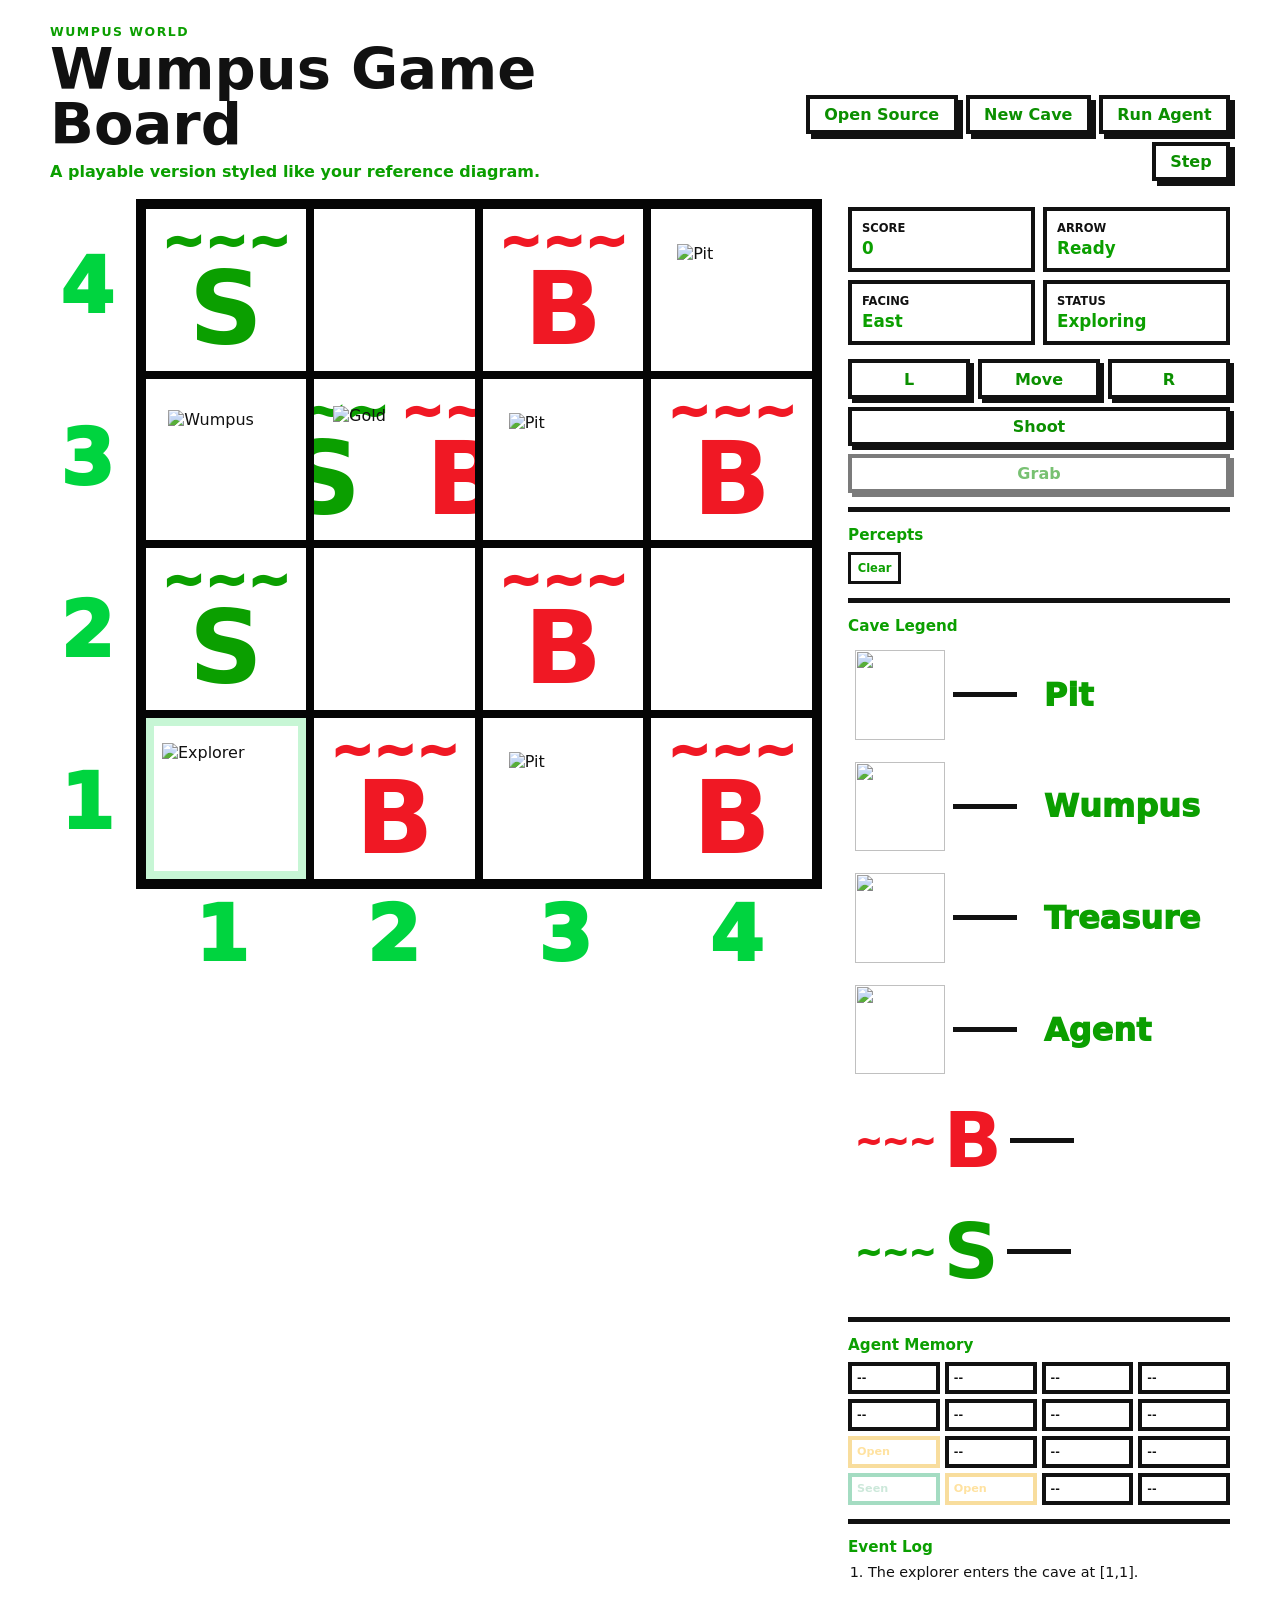
==== index.html @ c6a97c5e "Add files via upload" ====
<!DOCTYPE html>
<html lang="en">
<head>
  <meta charset="UTF-8">
  <meta name="viewport" content="width=device-width, initial-scale=1.0">
  <title>Wumpus World Simulation</title>
  <link rel="stylesheet" href="styles.css">
</head>
<body>
  <main class="app">
    <section class="topbar" aria-label="Simulation controls">
      <div>
        <p class="eyebrow">Wumpus World</p>
        <h1>Wumpus Game Board</h1>
        <p class="subtitle">A playable version styled like your reference diagram.</p>
      </div>
      <div class="actions">
        <a class="source-link" href="./wumpus-game-source.zip" download>Open Source</a>
        <button id="newGameBtn" type="button">New Cave</button>
        <button id="autoBtn" type="button" aria-pressed="false">Run Agent</button>
        <button id="stepBtn" type="button">Step</button>
      </div>
    </section>

    <section class="layout">
      <div class="board-panel">
        <div class="reference-board">
          <div class="y-axis" aria-hidden="true">
            <span>4</span>
            <span>3</span>
            <span>2</span>
            <span>1</span>
          </div>
          <div>
            <div id="board" class="board" aria-label="Wumpus cave grid"></div>
            <div class="x-axis" aria-hidden="true">
              <span>1</span>
              <span>2</span>
              <span>3</span>
              <span>4</span>
            </div>
          </div>
        </div>
      </div>

      <aside class="side-panel" aria-label="Simulation status">
        <div class="status-grid">
          <div>
            <span>Score</span>
            <strong id="score">0</strong>
          </div>
          <div>
            <span>Arrow</span>
            <strong id="arrowState">Ready</strong>
          </div>
          <div>
            <span>Facing</span>
            <strong id="facing">East</strong>
          </div>
          <div>
            <span>Status</span>
            <strong id="gameState">Exploring</strong>
          </div>
        </div>

        <div class="control-pad" aria-label="Movement controls">
          <button id="turnLeftBtn" type="button" title="Turn left">L</button>
          <button id="moveBtn" type="button" title="Move forward">Move</button>
          <button id="turnRightBtn" type="button" title="Turn right">R</button>
          <button id="shootBtn" class="wide" type="button" title="Shoot arrow">Shoot</button>
          <button id="grabBtn" class="wide" type="button" title="Grab gold">Grab</button>
        </div>

        <div class="panel-block">
          <h2>Percepts</h2>
          <div id="percepts" class="chips"></div>
        </div>

        <div class="panel-block">
          <h2>Cave Legend</h2>
          <div class="legend">
            <span><img src="assets/pit.svg" alt=""> Pit</span>
            <span><img src="assets/wumpus.svg" alt=""> Wumpus</span>
            <span><img src="assets/gold.svg" alt=""> Treasure</span>
            <span><img src="assets/explorer.svg" alt=""> Agent</span>
            <span class="legend-mark breeze-mark">~~~ <b>B</b></span>
            <span class="legend-mark stench-mark">~~~ <b>S</b></span>
          </div>
        </div>

        <div class="panel-block">
          <h2>Agent Memory</h2>
          <div id="memory" class="memory"></div>
        </div>

        <div class="panel-block">
          <h2>Event Log</h2>
          <ol id="log" class="log"></ol>
        </div>
      </aside>
    </section>
  </main>

  <script src="app.js"></script>
</body>
</html>
---- styles.css ----
:root {
  color-scheme: dark;
  --ink: #f6f1e8;
  --muted: #aaa49a;
  --panel: #191c1d;
  --panel-2: #222628;
  --line: #363a3d;
  --tile: #293035;
  --tile-seen: #3a4544;
  --accent: #f2c14e;
  --danger: #df5b57;
  --safe: #5abf90;
  --water: #65a6d9;
  --shadow: rgba(0, 0, 0, 0.35);
}

* {
  box-sizing: border-box;
}

body {
  margin: 0;
  min-height: 100vh;
  color: var(--ink);
  font-family: Inter, ui-sans-serif, system-ui, -apple-system, BlinkMacSystemFont, "Segoe UI", sans-serif;
  background:
    linear-gradient(rgba(7, 10, 10, 0.62), rgba(7, 10, 10, 0.82)),
    url("assets/cave-floor.svg") center / 520px,
    radial-gradient(circle at 14% 18%, rgba(242, 193, 78, 0.12), transparent 26rem),
    linear-gradient(135deg, #111718 0%, #17191d 48%, #211916 100%);
}

button {
  border: 1px solid var(--line);
  border-radius: 7px;
  color: var(--ink);
  background: #2a2f33;
  min-height: 2.45rem;
  padding: 0 0.9rem;
  font: inherit;
  font-weight: 700;
  cursor: pointer;
  transition: transform 120ms ease, border-color 120ms ease, background 120ms ease;
}

button:hover {
  transform: translateY(-1px);
  border-color: #667077;
  background: #343a3f;
}

button:disabled {
  cursor: not-allowed;
  opacity: 0.55;
  transform: none;
}

.app {
  width: min(1180px, calc(100vw - 32px));
  margin: 0 auto;
  padding: 24px 0;
}

.topbar {
  display: flex;
  align-items: end;
  justify-content: space-between;
  gap: 18px;
  margin-bottom: 18px;
}

.eyebrow {
  margin: 0 0 4px;
  color: var(--accent);
  font-size: 0.78rem;
  font-weight: 800;
  letter-spacing: 0.12em;
  text-transform: uppercase;
}

h1,
h2 {
  margin: 0;
  letter-spacing: 0;
}

h1 {
  font-size: clamp(2rem, 4.5vw, 4.4rem);
  line-height: 0.95;
  overflow-wrap: anywhere;
  text-shadow: 0 5px 18px rgba(0, 0, 0, 0.5);
}

h2 {
  font-size: 0.95rem;
  color: #d7d2ca;
}

.actions {
  display: flex;
  flex-wrap: wrap;
  justify-content: flex-end;
  gap: 8px;
}

.subtitle {
  max-width: 38rem;
  margin: 10px 0 0;
  color: #d5cbb7;
  font-size: 1rem;
  font-weight: 650;
}

.actions button:first-child {
  background: #52472b;
  border-color: #7b6732;
}

.layout {
  display: grid;
  grid-template-columns: minmax(320px, 1fr) 360px;
  gap: 18px;
  align-items: start;
  min-width: 0;
}

.board-panel,
.side-panel {
  min-width: 0;
  border: 1px solid var(--line);
  border-radius: 8px;
  background: rgba(25, 28, 29, 0.88);
  box-shadow: 0 18px 60px var(--shadow);
}

.board-panel {
  padding: clamp(10px, 2vw, 18px);
}

.board {
  display: grid;
  grid-template-columns: repeat(4, minmax(66px, 1fr));
  gap: clamp(7px, 1.6vw, 12px);
  aspect-ratio: 1;
}

.cell {
  position: relative;
  display: grid;
  grid-template-rows: auto 1fr auto;
  min-width: 0;
  min-height: 0;
  padding: clamp(6px, 1.2vw, 10px);
  overflow: hidden;
  border: 1px solid #30383b;
  border-radius: 8px;
  background:
    linear-gradient(145deg, rgba(255, 255, 255, 0.04), transparent 55%),
    url("assets/cave-floor.svg") center / cover,
    var(--tile);
}

.cell.unseen {
  background:
    linear-gradient(145deg, rgba(255, 255, 255, 0.03), transparent 58%),
    #111617;
}

.cell.seen {
  background:
    linear-gradient(145deg, rgba(255, 255, 255, 0.06), transparent 58%),
    url("assets/cave-floor.svg") center / cover,
    var(--tile-seen);
}

.cell.current {
  border-color: var(--accent);
  box-shadow: inset 0 0 0 2px rgba(242, 193, 78, 0.5);
}

.coord {
  position: relative;
  z-index: 3;
  color: var(--muted);
  font-size: clamp(0.62rem, 1.2vw, 0.75rem);
  font-weight: 700;
}

.effects {
  position: absolute;
  inset: 0;
  z-index: 1;
  display: flex;
  align-items: center;
  justify-content: center;
  pointer-events: none;
}

.icons {
  position: relative;
  z-index: 2;
  display: flex;
  align-items: center;
  justify-content: center;
  gap: 0;
  min-height: 0;
}

.sprite {
  display: block;
  width: clamp(2.6rem, 9vw, 5.8rem);
  height: clamp(2.6rem, 9vw, 5.8rem);
  object-fit: contain;
  filter: drop-shadow(0 9px 9px rgba(0, 0, 0, 0.55));
}

.sprite.explorer {
  width: clamp(2.5rem, 8.4vw, 5.4rem);
  height: clamp(2.5rem, 8.4vw, 5.4rem);
}

.sprite.explorer.north {
  transform: rotate(0deg);
}

.sprite.explorer.east {
  transform: rotate(90deg);
}

.sprite.explorer.south {
  transform: rotate(180deg);
}

.sprite.explorer.west {
  transform: rotate(270deg);
}

.sprite.wumpus {
  width: clamp(3rem, 9.6vw, 6.5rem);
  height: clamp(3rem, 9.6vw, 6.5rem);
}

.sprite.pit {
  width: clamp(3rem, 9vw, 6rem);
  height: clamp(3rem, 9vw, 6rem);
}

.sprite.gold {
  width: clamp(2rem, 6.8vw, 4.5rem);
  height: clamp(2rem, 6.8vw, 4.5rem);
}

.sprite.breeze,
.sprite.stench {
  position: absolute;
  width: 76%;
  height: 76%;
  opacity: 0.48;
  filter: blur(0.2px) drop-shadow(0 0 10px rgba(150, 220, 255, 0.3));
}

.sprite.stench {
  width: 70%;
  height: 70%;
  opacity: 0.42;
  filter: blur(0.1px) drop-shadow(0 0 12px rgba(139, 224, 113, 0.38));
}

.badges {
  position: relative;
  z-index: 3;
  display: flex;
  flex-wrap: wrap;
  gap: 4px;
  min-height: 1.15rem;
}

.badge,
.chip {
  display: inline-flex;
  align-items: center;
  justify-content: center;
  min-width: 1.45rem;
  min-height: 1.25rem;
  border: 1px solid #4c5357;
  border-radius: 999px;
  padding: 0 0.42rem;
  color: #d8dee1;
  background: rgba(0, 0, 0, 0.2);
  font-size: 0.72rem;
  font-weight: 800;
}

.badge.safe {
  border-color: rgba(90, 191, 144, 0.7);
  color: #bdebd7;
}

.badge.risk {
  border-color: rgba(223, 91, 87, 0.7);
  color: #ffc5c3;
}

.side-panel {
  padding: 16px;
}

.status-grid {
  display: grid;
  grid-template-columns: repeat(2, 1fr);
  gap: 8px;
}

.status-grid div {
  min-width: 0;
  border: 1px solid var(--line);
  border-radius: 8px;
  padding: 10px;
  background: var(--panel-2);
}

.status-grid span {
  display: block;
  color: var(--muted);
  font-size: 0.72rem;
  font-weight: 800;
  text-transform: uppercase;
}

.status-grid strong {
  display: block;
  overflow-wrap: anywhere;
  margin-top: 3px;
  font-size: 1.05rem;
}

.control-pad {
  display: grid;
  grid-template-columns: repeat(3, 1fr);
  gap: 8px;
  margin: 14px 0;
}

.control-pad .wide {
  grid-column: span 3;
}

.panel-block {
  padding-top: 14px;
  border-top: 1px solid var(--line);
  margin-top: 14px;
}

.chips {
  display: flex;
  flex-wrap: wrap;
  gap: 6px;
  min-height: 2rem;
  margin-top: 8px;
}

.chip {
  border-color: #596267;
  color: var(--ink);
  background: #2b3435;
}

.legend {
  display: grid;
  grid-template-columns: repeat(2, minmax(0, 1fr));
  gap: 8px;
  margin-top: 8px;
}

.legend span {
  display: flex;
  align-items: center;
  gap: 8px;
  min-width: 0;
  border: 1px solid var(--line);
  border-radius: 7px;
  padding: 7px;
  color: #e8e1d5;
  background: #1d2224;
  font-size: 0.82rem;
  font-weight: 800;
}

.legend img {
  width: 2rem;
  height: 2rem;
  object-fit: contain;
  flex: 0 0 auto;
}

.memory {
  display: grid;
  grid-template-columns: repeat(4, minmax(0, 1fr));
  gap: 5px;
  margin-top: 8px;
}

.memory-cell {
  min-width: 0;
  min-height: 2rem;
  border: 1px solid var(--line);
  border-radius: 6px;
  padding: 5px;
  color: var(--muted);
  background: #171b1d;
  font-size: 0.7rem;
  font-weight: 800;
}

.memory-cell.visited {
  color: #cce8da;
  border-color: rgba(90, 191, 144, 0.55);
}

.memory-cell.frontier {
  color: #ffe2a0;
  border-color: rgba(242, 193, 78, 0.55);
}

.log {
  display: grid;
  gap: 7px;
  max-height: 12rem;
  overflow: auto;
  padding-left: 1.25rem;
  margin: 8px 0 0;
  color: #d6d0c5;
  font-size: 0.9rem;
}

@media (max-width: 860px) {
  .topbar {
    align-items: stretch;
    flex-direction: column;
  }

  .actions {
    justify-content: flex-start;
  }

  .layout {
    grid-template-columns: 1fr;
  }

  .side-panel {
    order: -1;
  }
}

@media (max-width: 460px) {
  .app {
    width: min(100vw - 20px, 1180px);
    padding: 12px 0;
  }

  .board {
    grid-template-columns: repeat(4, minmax(0, 1fr));
    gap: 6px;
  }

  .cell {
    padding: 5px;
  }

  .actions button {
    flex: 1 1 30%;
    padding-inline: 0.5rem;
  }

  h1 {
    font-size: clamp(1.75rem, 10vw, 2.35rem);
  }

  .memory-cell {
    font-size: 0.64rem;
    padding-inline: 3px;
  }
}

/* Reference image theme */
:root {
  color-scheme: light;
  --ink: #111;
  --muted: #148f00;
  --panel: #ffffff;
  --panel-2: #f4f4f4;
  --line: #111;
  --accent: #08a000;
  --danger: #f01824;
  --safe: #10a000;
  --shadow: rgba(0, 0, 0, 0.12);
}

body {
  color: var(--ink);
  background: #ffffff;
}

button,
.source-link {
  border: 4px solid #111;
  border-radius: 0;
  color: #0b8f00;
  background: #fff;
  box-shadow: 5px 5px 0 #111;
}

button:hover,
.source-link:hover {
  color: #fff;
  background: #0b9f00;
  border-color: #0b9f00;
}

.source-link {
  display: inline-flex;
  align-items: center;
  justify-content: center;
  min-height: 2.45rem;
  padding: 0 0.9rem;
  font-weight: 900;
  text-decoration: none;
}

.actions button:first-child {
  color: #fff;
  background: #0b9f00;
  border-color: #0b9f00;
}

.eyebrow,
.subtitle,
h2 {
  color: #0b9f00;
}

h1 {
  color: #111;
  text-shadow: none;
}

.layout {
  grid-template-columns: minmax(500px, 1fr) 390px;
}

.board-panel,
.side-panel {
  border: 0;
  border-radius: 0;
  background: #fff;
  box-shadow: none;
}

.board-panel {
  padding: 0;
}

.reference-board {
  display: grid;
  grid-template-columns: clamp(2.4rem, 6vw, 4.6rem) minmax(0, 1fr);
  gap: 12px;
  align-items: start;
}

.y-axis {
  display: grid;
  grid-template-rows: repeat(4, 1fr);
  height: min(68vw, 730px);
  max-height: calc(100vh - 210px);
  min-height: 420px;
  padding-top: 2px;
}

.x-axis {
  display: grid;
  grid-template-columns: repeat(4, 1fr);
  padding-top: 8px;
}

.y-axis span,
.x-axis span {
  color: #00d43f;
  font-size: clamp(2.3rem, 6vw, 5rem);
  line-height: 1;
  font-weight: 950;
}

.y-axis span {
  display: flex;
  align-items: center;
  justify-content: center;
}

.x-axis span {
  text-align: center;
}

.board {
  display: grid;
  grid-template-columns: repeat(4, minmax(0, 1fr));
  gap: 0;
  width: 100%;
  height: min(68vw, 730px);
  max-height: calc(100vh - 210px);
  min-height: 420px;
  aspect-ratio: 1;
  border: 6px solid #050505;
  background: #fff;
}

.cell {
  display: block;
  border: 4px solid #050505;
  border-radius: 0;
  background: #fff;
  overflow: hidden;
  padding: 0;
}

.cell.seen,
.cell.unseen {
  background: #fff;
}

.cell.current {
  border-color: #050505;
  box-shadow: inset 0 0 0 8px rgba(0, 212, 63, 0.22);
}

.effects {
  inset: 10px 8px auto 8px;
  z-index: 1;
  display: flex;
  align-items: flex-start;
  justify-content: center;
  gap: clamp(4px, 1vw, 12px);
  pointer-events: none;
}

.percept-marker {
  display: inline-flex;
  flex-direction: column;
  align-items: center;
  font-weight: 950;
  line-height: 0.88;
}

.percept-marker .waves {
  font-size: clamp(1.7rem, 4vw, 3.6rem);
  letter-spacing: 0;
}

.percept-marker strong {
  font-size: clamp(3.5rem, 8vw, 7.2rem);
  letter-spacing: 0;
}

.percept-marker.breeze {
  color: #f01824;
}

.percept-marker.stench {
  color: #0b9f00;
}

.icons {
  position: absolute;
  inset: 18% 8% 8%;
  z-index: 2;
}

.sprite {
  width: clamp(4rem, 9vw, 8.2rem);
  height: clamp(4rem, 9vw, 8.2rem);
  filter: none;
}

.sprite.explorer {
  width: clamp(4.6rem, 10vw, 9.4rem);
  height: clamp(4.6rem, 10vw, 9.4rem);
  transform: none !important;
}

.sprite.wumpus {
  width: clamp(4.5rem, 9vw, 8.8rem);
  height: clamp(4.5rem, 9vw, 8.8rem);
}

.sprite.pit {
  width: clamp(4.2rem, 8.5vw, 8rem);
  height: clamp(4.2rem, 8.5vw, 8rem);
}

.sprite.gold {
  width: clamp(4.6rem, 9.6vw, 9rem);
  height: clamp(4.6rem, 9.6vw, 9rem);
}

.badges {
  display: none;
}

.side-panel {
  padding: 8px 0 0 8px;
}

.status-grid div,
.memory-cell,
.legend span {
  border: 4px solid #111;
  border-radius: 0;
  background: #fff;
}

.status-grid span,
.memory-cell,
.log {
  color: #111;
}

.status-grid strong,
.chip {
  color: #0b9f00;
}

.control-pad button {
  box-shadow: 4px 4px 0 #111;
}

.panel-block {
  border-top: 5px solid #111;
}

.chip {
  border: 3px solid #111;
  border-radius: 0;
  background: #fff;
}

.legend {
  grid-template-columns: 1fr;
}

.legend span {
  min-height: 4.8rem;
  border-width: 0;
  color: #0b9f00;
  background: #fff;
  font-size: clamp(1.2rem, 2.5vw, 2.6rem);
  font-weight: 950;
}

.legend span::before {
  content: "";
  width: clamp(2rem, 5vw, 4rem);
  height: 5px;
  margin-right: clamp(0.5rem, 1.5vw, 1.5rem);
  background: #111;
}

.legend img {
  width: clamp(3rem, 7vw, 6rem);
  height: clamp(3rem, 7vw, 6rem);
  order: -1;
}

.legend-mark {
  display: grid !important;
  grid-template-columns: auto auto 1fr;
  column-gap: 16px;
}

.legend-mark::before {
  order: 2;
}

.legend-mark.breeze-mark {
  color: #f01824;
}

.legend-mark.stench-mark {
  color: #0b9f00;
}

.legend-mark b {
  font-size: clamp(2.6rem, 6vw, 5rem);
}

@media (max-width: 980px) {
  .layout {
    grid-template-columns: 1fr;
  }

  .side-panel {
    order: 0;
  }
}

@media (max-width: 620px) {
  .reference-board {
    grid-template-columns: 2.1rem minmax(0, 1fr);
    gap: 6px;
  }

  .board,
  .y-axis {
    min-height: 310px;
    height: calc(100vw - 68px);
  }

  .y-axis span,
  .x-axis span {
    font-size: 2.2rem;
  }

  .percept-marker .waves {
    font-size: 1.05rem;
  }

  .percept-marker strong {
    font-size: 2.3rem;
  }

  .sprite,
  .sprite.explorer,
  .sprite.wumpus,
  .sprite.pit,
  .sprite.gold {
    width: 3.6rem;
    height: 3.6rem;
  }
}
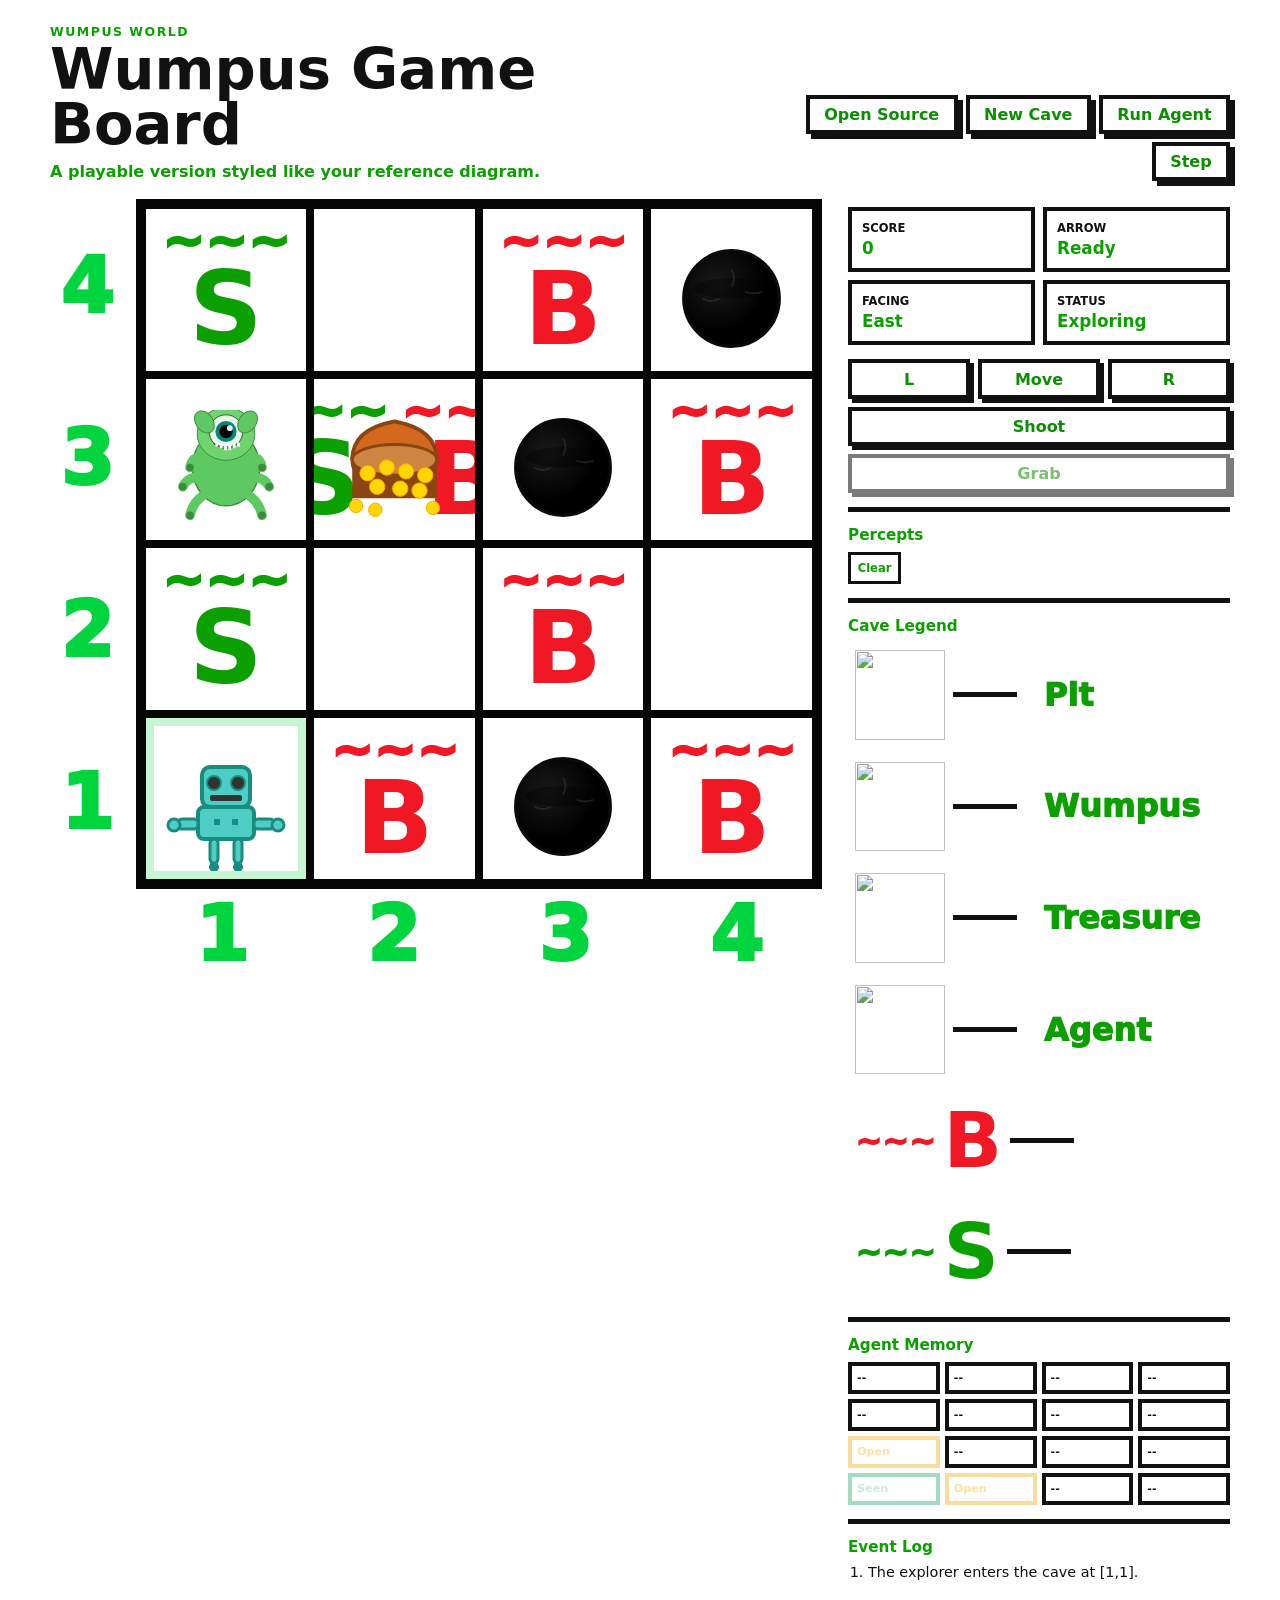
==== commit 550197d7: "Update image file extensions in cave legend" ====
--- a/index.html
+++ b/index.html
@@ -79,10 +79,10 @@
         <div class="panel-block">
           <h2>Cave Legend</h2>
           <div class="legend">
-            <span><img src="assets/pit.svg" alt=""> Pit</span>
-            <span><img src="assets/wumpus.svg" alt=""> Wumpus</span>
-            <span><img src="assets/gold.svg" alt=""> Treasure</span>
-            <span><img src="assets/explorer.svg" alt=""> Agent</span>
+            <span><img src="assets/pit.PNG" alt=""> Pit</span>
+            <span><img src="assets/wumpus.PNG" alt=""> Wumpus</span>
+            <span><img src="assets/treasure.PNG" alt=""> Treasure</span>
+            <span><img src="assets/agent.PNG" alt=""> Agent</span>
             <span class="legend-mark breeze-mark">~~~ <b>B</b></span>
             <span class="legend-mark stench-mark">~~~ <b>S</b></span>
           </div>
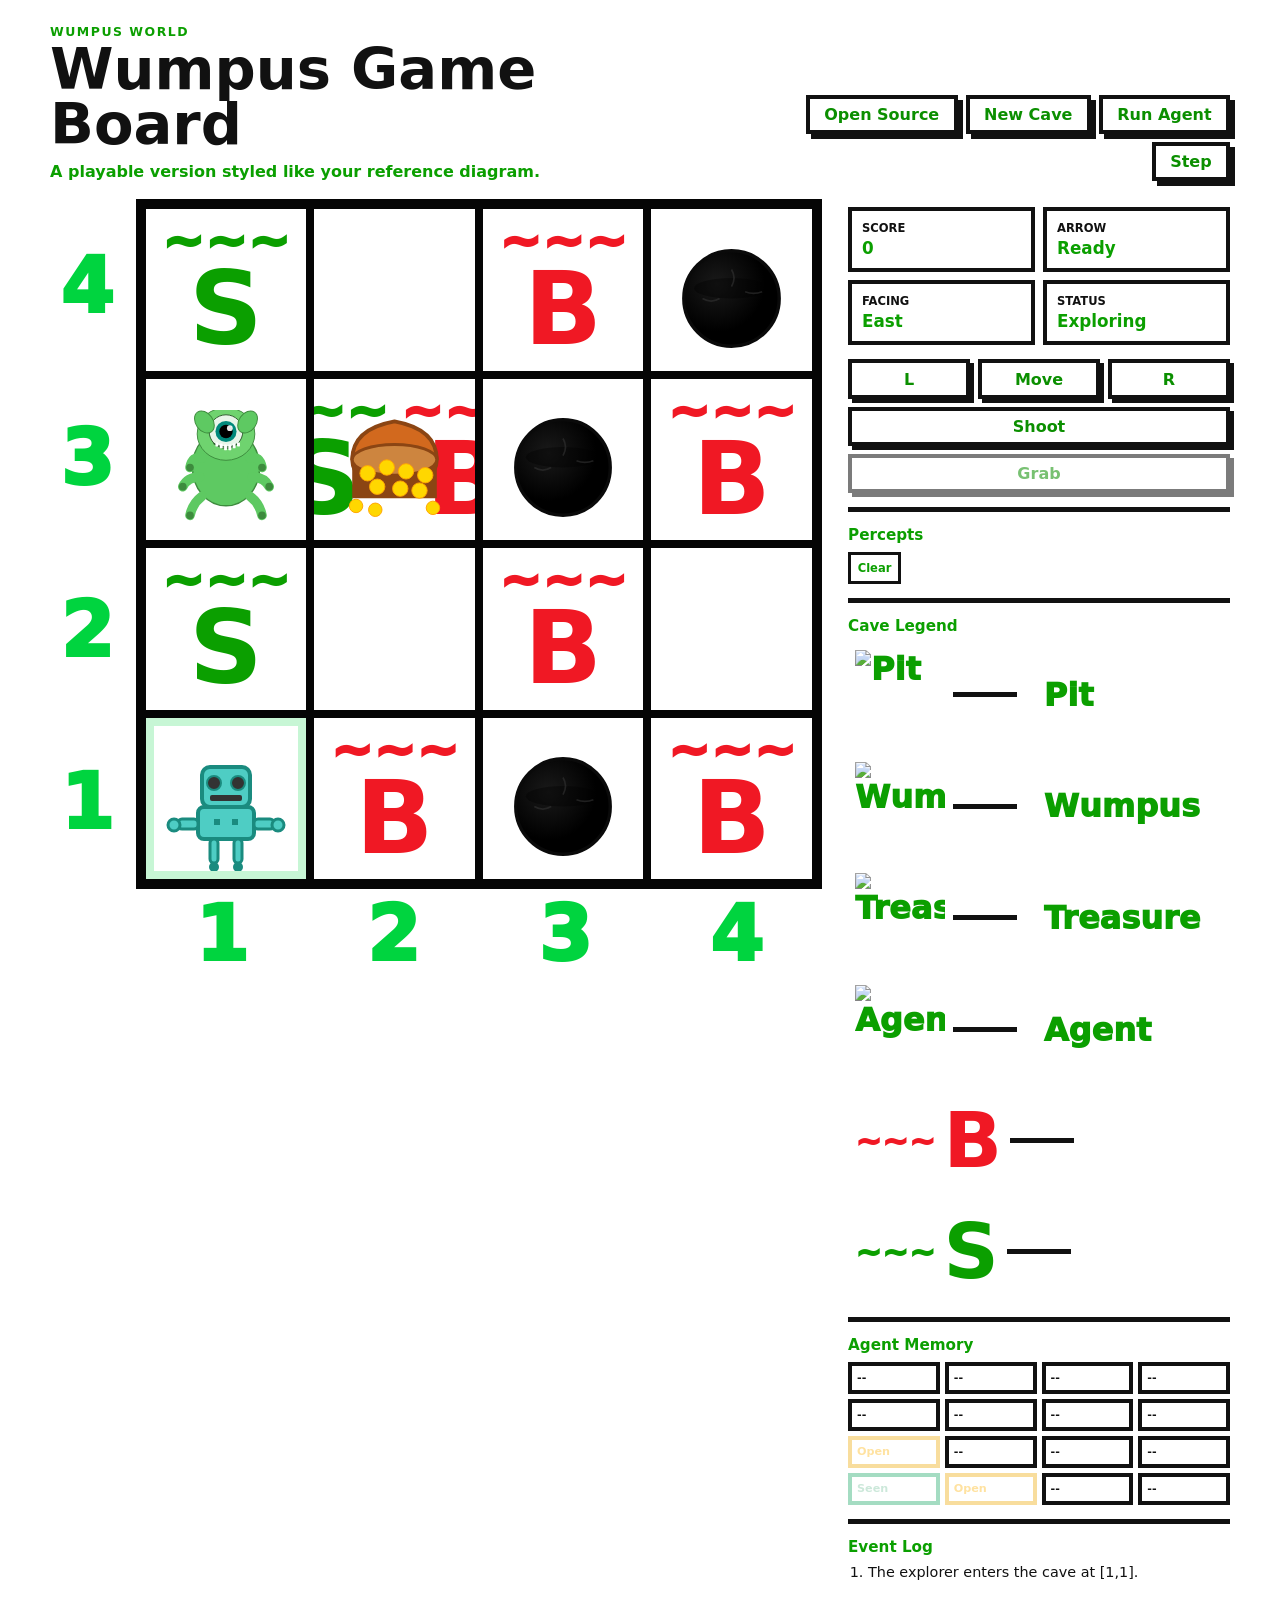
==== commit 7cc8b01d: "Refactor Cave Legend section for better structure" ====
--- a/index.html
+++ b/index.html
@@ -77,16 +77,40 @@
         </div>
 
         <div class="panel-block">
-          <h2>Cave Legend</h2>
-          <div class="legend">
-            <span><img src="assets/pit.PNG" alt=""> Pit</span>
-            <span><img src="assets/wumpus.PNG" alt=""> Wumpus</span>
-            <span><img src="assets/treasure.PNG" alt=""> Treasure</span>
-            <span><img src="assets/agent.PNG" alt=""> Agent</span>
-            <span class="legend-mark breeze-mark">~~~ <b>B</b></span>
-            <span class="legend-mark stench-mark">~~~ <b>S</b></span>
-          </div>
-        </div>
+  <h2>Cave Legend</h2>
+
+  <div class="legend">
+
+    <span>
+      <img src="assets/pit.PNG" alt="Pit" class="legend-icon">
+      Pit
+    </span>
+
+    <span>
+      <img src="assets/wumpus.PNG" alt="Wumpus" class="legend-icon">
+      Wumpus
+    </span>
+
+    <span>
+      <img src="assets/treasure.PNG" alt="Treasure" class="legend-icon">
+      Treasure
+    </span>
+
+    <span>
+      <img src="assets/agent.PNG" alt="Agent" class="legend-icon">
+      Agent
+    </span>
+
+    <span class="legend-mark breeze-mark">
+      ~~~ <b>B</b>
+    </span>
+
+    <span class="legend-mark stench-mark">
+      ~~~ <b>S</b>
+    </span>
+
+  </div>
+</div>
 
         <div class="panel-block">
           <h2>Agent Memory</h2>
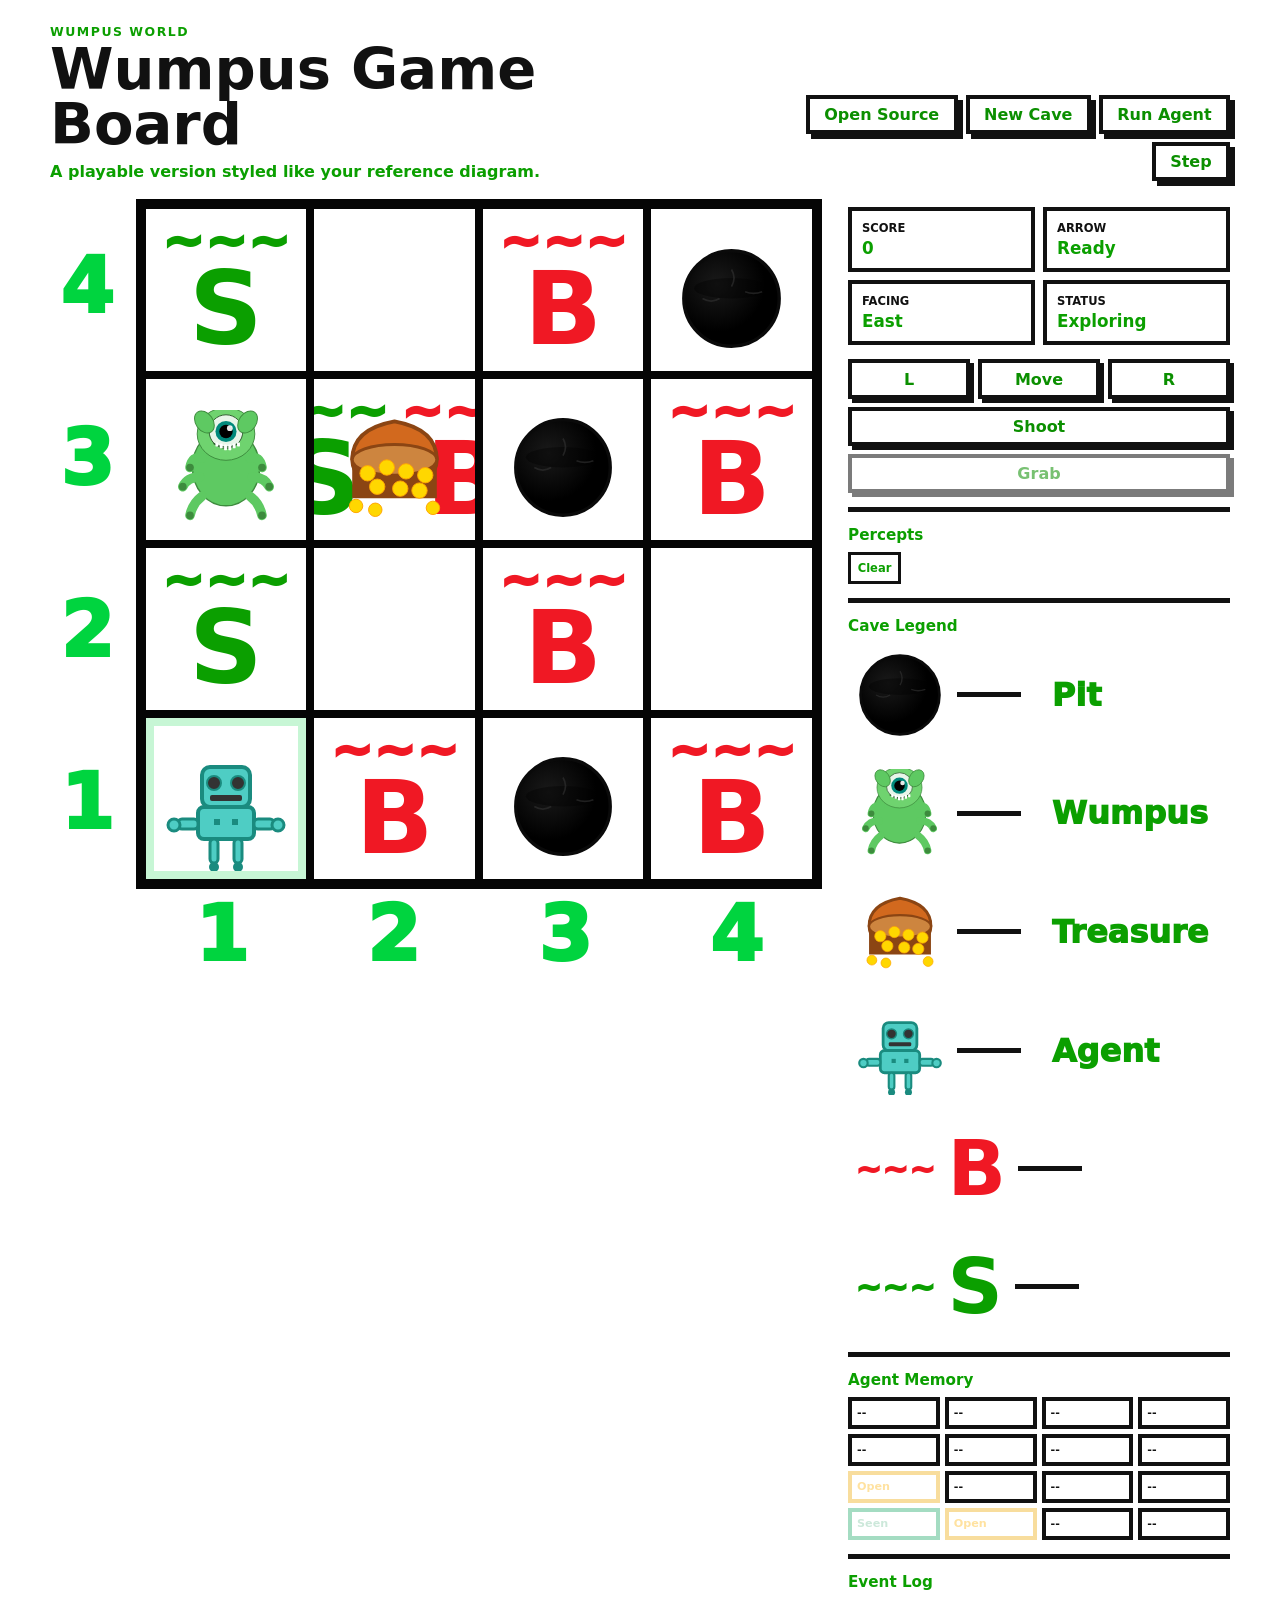
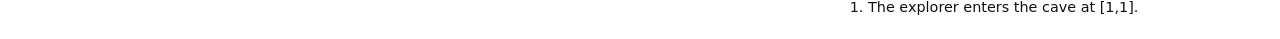
==== commit a136a86d: "Refactor legend section in index.html Removed duplicate legend section and updated the existing one." ====
--- a/index.html
+++ b/index.html
@@ -77,40 +77,16 @@
         </div>
 
         <div class="panel-block">
-  <h2>Cave Legend</h2>
-
-  <div class="legend">
-
-    <span>
-      <img src="assets/pit.PNG" alt="Pit" class="legend-icon">
-      Pit
-    </span>
-
-    <span>
-      <img src="assets/wumpus.PNG" alt="Wumpus" class="legend-icon">
-      Wumpus
-    </span>
-
-    <span>
-      <img src="assets/treasure.PNG" alt="Treasure" class="legend-icon">
-      Treasure
-    </span>
-
-    <span>
-      <img src="assets/agent.PNG" alt="Agent" class="legend-icon">
-      Agent
-    </span>
-
-    <span class="legend-mark breeze-mark">
-      ~~~ <b>B</b>
-    </span>
-
-    <span class="legend-mark stench-mark">
-      ~~~ <b>S</b>
-    </span>
-
-  </div>
-</div>
+          <h2>Cave Legend</h2>
+          <div class="legend">
+            <span><img src="assets/pit.svg" alt=""> Pit</span>
+            <span><img src="assets/wumpus.svg" alt=""> Wumpus</span>
+            <span><img src="assets/gold.svg" alt=""> Treasure</span>
+            <span><img src="assets/explorer.svg" alt=""> Agent</span>
+            <span class="legend-mark breeze-mark">~~~ <b>B</b></span>
+            <span class="legend-mark stench-mark">~~~ <b>S</b></span>
+          </div>
+        </div>
 
         <div class="panel-block">
           <h2>Agent Memory</h2>
--- a/styles.css
+++ b/styles.css
@@ -400,6 +400,26 @@
   margin-top: 8px;
 }
 
+.legend {
+  display: flex;
+  flex-direction: column;
+  gap: 15px;
+}
+
+.legend span {
+  display: flex;
+  align-items: center;
+  gap: 12px;
+  font-size: 18px;
+  font-weight: bold;
+}
+
+.legend-icon {
+  width: 45px;
+  height: 45px;
+  object-fit: cover;
+  border-radius: 50%;
+}
 .memory-cell {
   min-width: 0;
   min-height: 2rem;
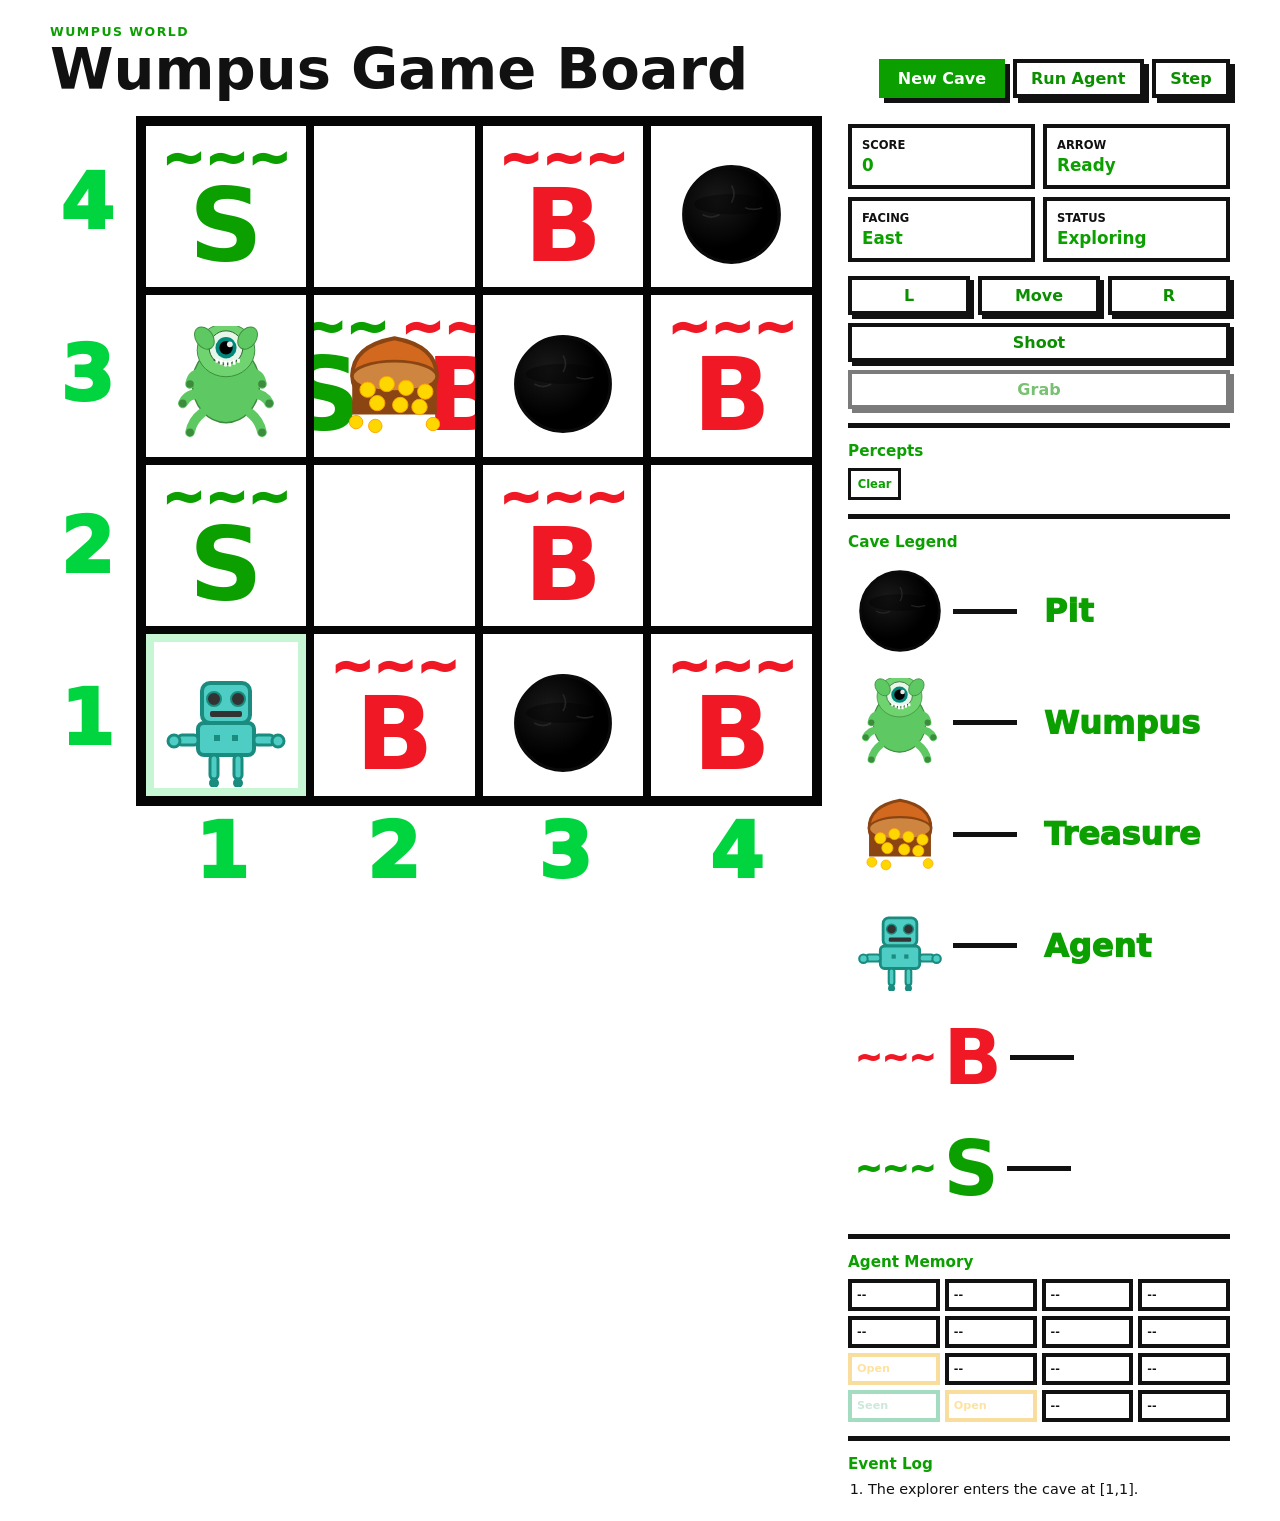
==== commit 344d135f: "Remove subtitle and source link from index.html Removed subtitle and source link from the topbar." ====
--- a/index.html
+++ b/index.html
@@ -12,10 +12,8 @@
       <div>
         <p class="eyebrow">Wumpus World</p>
         <h1>Wumpus Game Board</h1>
-        <p class="subtitle">A playable version styled like your reference diagram.</p>
       </div>
       <div class="actions">
-        <a class="source-link" href="./wumpus-game-source.zip" download>Open Source</a>
         <button id="newGameBtn" type="button">New Cave</button>
         <button id="autoBtn" type="button" aria-pressed="false">Run Agent</button>
         <button id="stepBtn" type="button">Step</button>
--- a/styles.css
+++ b/styles.css
@@ -400,26 +400,7 @@
   margin-top: 8px;
 }
 
-.legend {
-  display: flex;
-  flex-direction: column;
-  gap: 15px;
-}
-
-.legend span {
-  display: flex;
-  align-items: center;
-  gap: 12px;
-  font-size: 18px;
-  font-weight: bold;
-}
-
-.legend-icon {
-  width: 45px;
-  height: 45px;
-  object-fit: cover;
-  border-radius: 50%;
-}
+
 .memory-cell {
   min-width: 0;
   min-height: 2rem;
